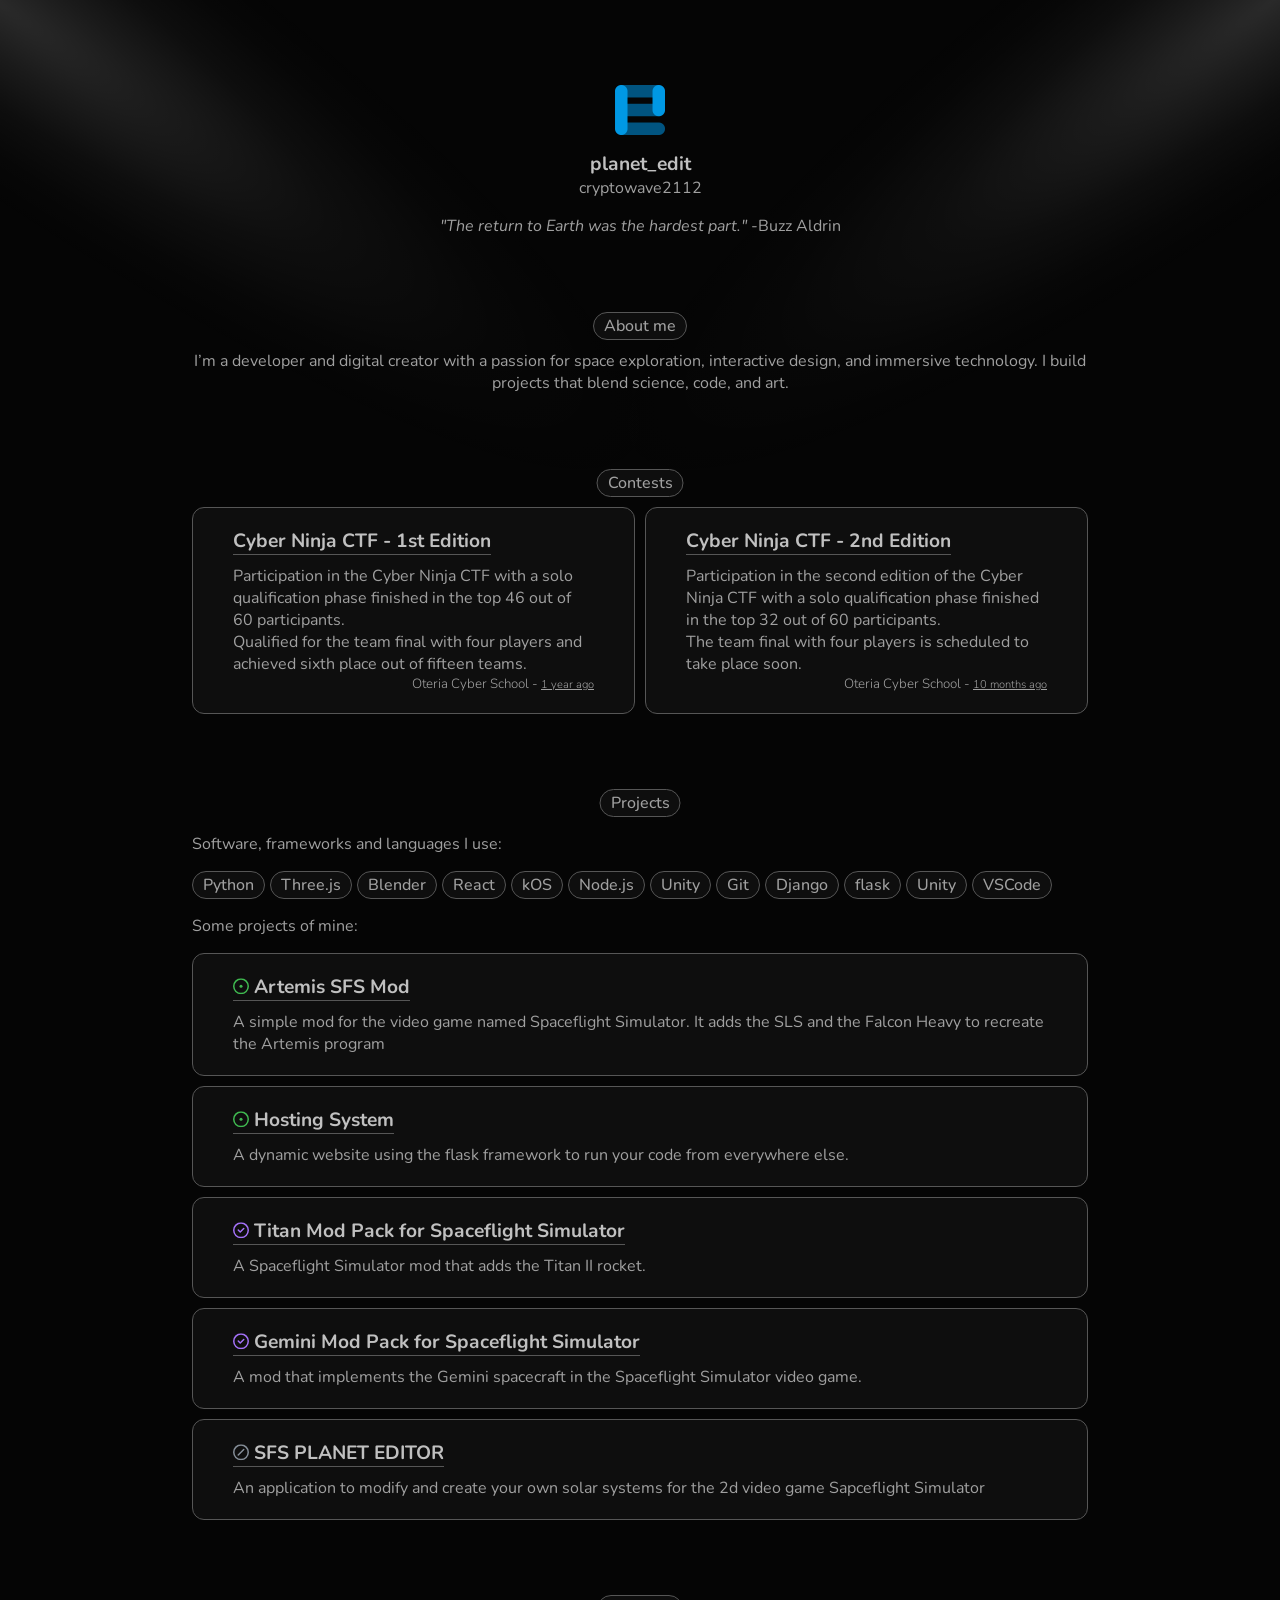
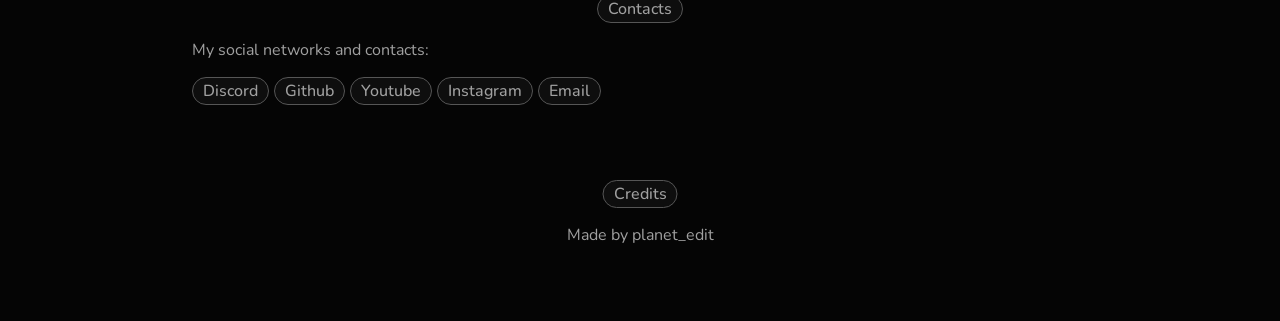
==== index.html @ 01c5e8d3 "update" ====
<!DOCTYPE html>
<html lang="en">

<head>
    <meta charset="UTF-8">
    <meta name="viewport" content="width=device-width, initial-scale=1.0">
    <meta name="author" content="planet_edit">
    <meta name="description" content="Free Web tutorials for HTML and CSS">

    <meta property="og:title" content="planet_edit - cryptowave2112">
    <meta property="og:site_name" content="planet_edit's portfolio'">
    <meta property="og:description"
        content="A developer passionate about space, interactive design and digital creation.">
    <meta property="og:image" content="https://cryptowave2-0.github.io/images/portfolio.png">
    <meta property="og:url" content="https://cryptowave2-0.github.io">
    <meta property="og:type" content="profile">
    <meta property="og:locale" content="en_US">
    <meta name="twitter:card" content="summary_large_image">

    <link href="https://fonts.googleapis.com/css2?family=Nunito:ital,wght@0,200..1000;1,200..1000&display=swap"
        rel="stylesheet">
    <link rel="icon" type="image/x-icon" href="./images/icon.ico">
    <title>planet_edit</title>
    <style>
        * {
            z-index: 10;
            cursor: default;
        }

        a {
            cursor: pointer;
        }

        a * {
            cursor: pointer;
        }

        body {
            position: absolute;
            left: 0;
            top: 0;
            overflow-x: hidden;
            height: auto;
            width: 100%;
            min-height: 100vh;
            margin: 0;
            background: #050505;
            color: #c0c0c0;
            font-family: "Nunito", sans-serif;
            font-weight: 500;
            font-style: normal;
        }

        section {
            display: block;
            padding: 0 15%;
            margin: 75px 0;
        }

        .fixed {
            position: fixed;
            height: 0;
            top: 0;
        }

        .light {
            width: 1000px;
            height: 400px;
            background: radial-gradient(rgba(255, 255, 255, 0.15) 0%, rgba(255, 255, 255, 0.09) 15%, rgba(255, 255, 255, 0.04) 30%, rgba(255, 255, 255, 0.01) 45%, rgba(255, 255, 255, 0) 60%);
            border-radius: 50%;
            pointer-events: none;
            z-index: -1;
        }

        .leftl {
            position: relative;
            left: calc(-500px);
            rotate: 30deg;
            top: -200px;
        }

        .rightl {
            position: relative;
            left: calc(-500px + 100dvw);
            rotate: calc(- 100dh / 100dh * 50deg);
            top: -600px;
        }

        .align-center {
            text-align: center;
        }

        .t1 {
            width: fit-content;
            font-size: larger;
            font-weight: 700;
        }

        .t2 {
            width: fit-content;
            color: #a0a0a0;
            font-weight: 400;
        }

        .t3 {
            width: fit-content;
            color: #a0a0a0;
            font-weight: 400;
        }

        .quote {
            width: fit-content;
            color: #a0a0a0;
            font-weight: 400;
        }

        .tag {
            color: #a0a0a0;
            font-weight: 500;
            width: fit-content;
            padding: 2px 10px 2px 10px;
            border-radius: 500px;
            border-width: 1px;
            border-style: solid;
            border-color: rgb(86, 86, 86);
            background: #0e0e0e;
        }

        .marg {
            margin: 10px 0;
        }

        .center {
            position: relative;
            left: 50%;
            translate: -50%;
        }

        .scroll {
            height: 200dvh;
        }

        .logo {
            width: 50px;
            margin: 10px 0;
        }

        .tags-container {
            display: flex;
            flex-wrap: wrap;
            justify-content: flex-start;
            gap: 5px 5px;
        }

        .list-card {
            padding: 0;
            display: grid;
            grid-template-rows: repeat(auto-fill, minmax(10px, 1fr));
            gap: 10px;
            list-style: none;
        }

        .list-card-grid {
            display: grid;
            grid-template-columns: repeat(auto-fit, minmax(200px, 1fr));
            gap: 10px;
            padding: 0;
            list-style: none;
        }

        .ccard {
            width: fit-content;
            background: #0e0e0e;
            border-radius: 12px;
            color: #a0a0a0;
            font-weight: 500;
            padding: 20px 40px 20px 40px;
            border-width: 1px;
            border-style: solid;
            border-color: rgb(86, 86, 86);
        }

        .pcard {
            width: auto;
            background: #0e0e0e;
            border-radius: 12px;
            color: #a0a0a0;
            font-weight: 500;
            padding: 20px 40px 20px 40px;
            border-width: 1px;
            border-style: solid;
            border-color: rgb(86, 86, 86);
        }

        .ccard .cctitle {
            color: #c0c0c0;
            border-bottom: solid 1px rgb(86, 86, 86);
            margin: 0 0 10px;
        }

        .pcard .pctitle {
            color: #c0c0c0;
            border-bottom: solid 1px rgb(86, 86, 86);
            margin: 0 0 10px;
        }

        .octicon-wip {
            color: #3fb950;
        }

        .octicon-done {
            color: #a371f7;
        }

        .octicon-unfinished {
            color: #848d97;
        }

        .octicon {
            width: 16px;
            height: 16px;
            transform: translateY(8%);
        }

        .time {
            font-size: smaller;
            font-weight: 300;
            text-decoration: underline;
            margin: 10px 0 0;
        }

        .right_text {
            text-align: right;
        }
    </style>
</head>

<body>
    <div class="fixed">
        <div class="leftl light fixed"></div>
        <div class="rightl light fixed"></div>
    </div>
    <section>
        <img src="/images/planet_edit.png" alt="planet_edit's logo" class="logo center t3">
        <div class="t1 center">planet_edit</div>
        <div class="t3 center">cryptowave2112</div>

        <p class="t2 center align-center">
            <i>
                "The return to Earth was the hardest part."
            </i> -Buzz Aldrin
        </p>
    </section>
    <section>
        <div class="tag center marg">About me</div>
        <div class="t2 center align-center">
            I’m a developer and digital creator with a
            passion for space exploration, interactive
            design, and immersive technology. I build
            projects that blend science, code, and art.
        </div>
    </section>
    <section>
        <div class="tag center marg">Contests</div>
        <ul class="list-card-grid marg" id="contests">
            <a href="https://youtu.be/hzn0bdpcLQc?si=Zxfo43AxtCBCFjd_"
                style="display: block; text-decoration: none; color: inherit; cursor: pointer; width: fit-content; display: block;">
                <li class="ccard">
                    <div class="cctitle t1">
                        Cyber Ninja CTF - 1st Edition
                    </div>
                    <div class="pcdesc t2">Participation in the Cyber Ninja CTF with a solo qualification phase finished in the top 46 out of 60 participants.
                    <br>Qualified for the team final with four players and achieved sixth place out of fifteen teams.</div>
                    <div>
                        <div class="right_text" style="font-size: smaller; font-weight: 300;">Oteria Cyber School - <span class="time" data-time="1743262200000"></span>
                        </div>
                    </div>
                </li>
            </a>
            <a href="https://youtu.be/L-ZDjXmgIF4?si=uId4Da7YFB-E1Cq4"
                style="display: block; text-decoration: none; color: inherit; cursor: pointer; width: fit-content; display: block;">
                <li class="ccard">
                    <div class="cctitle t1">
                        Cyber Ninja CTF - 2nd Edition
                    </div>
                    <div class="pcdesc t2">Participation in the second edition of the Cyber Ninja CTF with a solo qualification phase finished in the top 32 out of
                    60 participants.
                    <br>The team final with four players is scheduled to take place soon.</div>
                    <div>
                        <div class="right_text" style="font-size: smaller; font-weight: 300;">Oteria Cyber School - <span class="time" data-time="1768663800000"></span>
                        </div>
                    </div>
                </li>
            </a>
        </ul>
    </section>
    <section>
        <div class="tag center marg">Projects</div>
        <p class="t2">
            Software, frameworks and languages I use:
        </p>

        <div class="tags-container">
            <div class="tag">Python</div>
            <div class="tag">Three.js</div>
            <div class="tag">Blender</div>
            <div class="tag">React</div>
            <div class="tag">kOS</div>
            <div class="tag">Node.js</div>
            <div class="tag">Unity</div>
            <div class="tag">Git</div>
            <div class="tag">Django</div>
            <div class="tag">flask</div>
            <div class="tag">Unity</div>
            <div class="tag">VSCode</div>
        </div>

        <p class="t2">
            Some projects of mine:
        </p>

        <ul class="list-card marg" id="projects">
            <a href="https://github.com/Cryptowave2-0/artemis_program_mod_part_for_sfs"
                style="display: block; text-decoration: none; color: inherit; cursor: pointer;">
                <li class="pcard" id="1052226532">
                    <div class="pctitle t1">
                        <svg class="octicon octicon-wip" fill="currentColor">
                            <path d="M8 9.5a1.5 1.5 0 1 0 0-3 1.5 1.5 0 0 0 0 3Z"></path>
                            <path d="M8 0a8 8 0 1 1 0 16A8 8 0 0 1 8 0ZM1.5 8a6.5 6.5 0 1 0 13 0 6.5 6.5 0 0 0-13 0Z">
                            </path>
                        </svg>
                        Artemis SFS Mod
                    </div>
                    <div class="pcdesc t2">A simple mod for the video game named Spaceflight Simulator. It adds the SLS
                        and the Falcon Heavy to recreate the Artemis program</div>
                </li>
            </a>
            <a href="https://github.com/Cryptowave2-0/hebergement_system"
                style="display: block; text-decoration: none; color: inherit; cursor: pointer;">
                <li class="pcard" id="896260033">
                    <div class="pctitle t1">
                        <svg class="octicon octicon-wip" fill="currentColor">
                            <path d="M8 9.5a1.5 1.5 0 1 0 0-3 1.5 1.5 0 0 0 0 3Z"></path>
                            <path d="M8 0a8 8 0 1 1 0 16A8 8 0 0 1 8 0ZM1.5 8a6.5 6.5 0 1 0 13 0 6.5 6.5 0 0 0-13 0Z">
                            </path>
                        </svg>
                        Hosting System
                    </div>
                    <div class="pcdesc t2">A dynamic website using the flask framework to run your code from everywhere
                        else.</div>
                </li>
            </a>
            <a href="https://github.com/Cryptowave2-0/titan_mod_part_for_sfs"
                style="display: block; text-decoration: none; color: inherit;">
                <li class="pcard" id="733828356">
                    <div class="pctitle t1">
                        <svg class="octicon octicon-done" fill="currentColor">
                            <path
                                d="M11.28 6.78a.75.75 0 0 0-1.06-1.06L7.25 8.69 5.78 7.22a.75.75 0 0 0-1.06 1.06l2 2a.75.75 0 0 0 1.06 0l3.5-3.5Z">
                            </path>
                            <path d="M16 8A8 8 0 1 1 0 8a8 8 0 0 1 16 0Zm-1.5 0a6.5 6.5 0 1 0-13 0 6.5 6.5 0 0 0 13 0Z">
                            </path>
                        </svg>
                        Titan Mod Pack for Spaceflight Simulator
                    </div>
                    <div class="pcdesc t2">A Spaceflight Simulator mod that adds the Titan II rocket.</div>
                </li>
            </a>
            <a href="https://github.com/Cryptowave2-0/gemini_mod_part_for_sfs"
                style="display: block; text-decoration: none; color: inherit;">
                <li class="pcard" id="727898085">
                    <div class="pctitle t1">
                        <svg class="octicon octicon-done" fill="currentColor">
                            <path
                                d="M11.28 6.78a.75.75 0 0 0-1.06-1.06L7.25 8.69 5.78 7.22a.75.75 0 0 0-1.06 1.06l2 2a.75.75 0 0 0 1.06 0l3.5-3.5Z">
                            </path>
                            <path d="M16 8A8 8 0 1 1 0 8a8 8 0 0 1 16 0Zm-1.5 0a6.5 6.5 0 1 0-13 0 6.5 6.5 0 0 0 13 0Z">
                            </path>
                        </svg>
                        Gemini Mod Pack for Spaceflight Simulator
                    </div>
                    <div class="pcdesc t2">A mod that implements the Gemini spacecraft in the Spaceflight Simulator
                        video game.</div>
                </li>
            </a>
            <a href="https://github.com/Cryptowave2-0/SFS-PLANET-EDITOR"
                style="display: block; text-decoration: none; color: inherit;">
                <li class="pcard" id="651924552">
                    <div class="pctitle t1">
                        <svg class="octicon octicon-unfinished" fill="currentColor">
                            <path
                                d="M8 0a8 8 0 1 1 0 16A8 8 0 0 1 8 0ZM1.5 8a6.5 6.5 0 1 0 13 0 6.5 6.5 0 0 0-13 0Zm9.78-2.22-5.5 5.5a.749.749 0 0 1-1.275-.326.749.749 0 0 1 .215-.734l5.5-5.5a.751.751 0 0 1 1.042.018.751.751 0 0 1 .018 1.042Z">
                            </path>
                        </svg>
                        SFS PLANET EDITOR
                    </div>
                    <div class="pcdesc t2">An application to modify and create your own solar systems for the 2d video
                        game Sapceflight Simulator</div>
                </li>
            </a>
        </ul>
    </section>
    <section>
        <div class="tag center marg">Contacts</div>
        <p class="t2">
            My social networks and contacts:
        </p>

        <div class="tags-container">
            <a href="https://discord.gg/7d5jfTJSfu" target="_blank" class="tag"
                style="text-decoration: none;">Discord</a>
            <a href="https://github.com/Cryptowave2-0" target="_blank" class="tag"
                style="text-decoration: none;">Github</a>
            <a href="https://www.youtube.com/@planet_edit_the_only_one" target="_blank" class="tag"
                style="text-decoration: none;">Youtube</a>
            <a href="https://www.instagram.com/planet_edit_sfs/" target="_blank" class="tag"
                style="text-decoration: none;">Instagram</a>
            <span class="tag" onclick="copyToClipboard(this)" data-copy="planeteditoroff@gmail.com"
                style="cursor: pointer;">Email</span>
        </div>
    </section>
    <section>
        <div class="tag center marg">Credits</div>
        <p class="t2 center" id="credits_zone">Made by planet_edit</p>
    </section>
    <script>
        const rightl = document.querySelector('.rightl');
        const leftl = document.querySelector('.leftl');
        const lights = document.querySelectorAll('.light');
        const angle = (window.innerHeight / window.innerWidth) * 50;

        rightl.style.rotate = `-${angle}deg`;
        leftl.style.rotate = `${angle}deg`;
        rightl.style.left = `calc(-${window.innerWidth / 1.325}px + 100dvw)`;
        leftl.style.left = `-${window.innerWidth / 1.325}px`;
        lights.forEach((light) => {
            light.style.width = `${window.innerWidth * 1.5}px`;
        })


        function timeAgo(isoDate) {
            const now = new Date();
            const updated = new Date(isoDate);
            const diff = Math.floor((now - updated) / 1000); // en secondes

            const minutes = Math.floor(diff / 60);
            const hours = Math.floor(diff / 3600);
            const days = Math.floor(diff / 86400);
            const months = Math.floor(diff / 2592000); // approx 30 jours
            const years = Math.floor(diff / 31536000);

            if (diff < 0) return `later`;
            if (diff < 60) return `just now`;
            if (minutes < 60) return `${minutes} minute${minutes > 1 ? 's' : ''} ago`;
            if (hours < 24) return `${hours} hour${hours > 1 ? 's' : ''} ago`;
            if (days < 30) return `${days} day${days > 1 ? 's' : ''} ago`;
            if (months < 12) return `${months} month${months > 1 ? 's' : ''} ago`;
            return `${years} year${years > 1 ? 's' : ''} ago`;
        }


        const cacheKey = `github_repos_cryptowave2-0"`;
        const cacheTTL = 60 * 60 * 10;
        console.log(cacheTTL);

        const cached = localStorage.getItem(cacheKey);
        const now = Date.now();

        if (cached) {
            const { timestamp, data } = JSON.parse(cached);
            console.log(timestamp);
            console.log(now);
            console.log(now - timestamp);
            if (now - timestamp < cacheTTL) {
                console.log("✅ Données chargées depuis le cache.");
                console.log(`now: ${now}\ntimestamp: ${timestamp}\nnow - timestamp: ${now - timestamp}\ncacheTTL: ${cacheTTL}`);
                afficherRepos(data);
            } else {
                fetchRepos();
            }
        } else {
            fetchRepos();
        }

        function fetchRepos() {
            fetch(`https://api.github.com/users/cryptowave2-0/repos`)
                .then(async response => {
                    if (!response.ok) {
                        const errorData = await response.json();
                        if (response.status === 403 && errorData.message.includes("API rate limit exceeded")) {
                            throw new Error("GitHub API rate limit exceeded. Please wait or use authentication.");
                        }
                        throw new Error(`Erreur API GitHub (${response.status}) : ${errorData.message}`);
                    }
                    return response.json();
                })
                .then(data => {
                    localStorage.setItem(cacheKey, JSON.stringify({
                        timestamp: Date.now(),
                        data: data
                    }));
                    afficherRepos(data);
                })
                .catch(error => {
                    console.error("Erreur lors du chargement des dépôts GitHub :", error?.message || error);
                });
        }

        function afficherRepos(repos) {
            repos.forEach(repo => {
                const target = document.getElementById(`${repo.id}`);
                if (!target) {
                    console.warn(`Aucun élément avec l’ID ${repo.id} trouvé dans le DOM, nom du repo : ${repo.name}`);
                    return;
                }

                const div = document.createElement("div");
                div.innerHTML = `<div class="right_text time">Updated ${timeAgo(repo.updated_at)}</div>`;
                target.appendChild(div);
            });
        }


        // Dépôt du site lui-même
        const siteCacheKey = `github_site_repo_cryptowave2-0`;
        const siteCache = localStorage.getItem(siteCacheKey);

        if (siteCache) {
            const { timestamp, data } = JSON.parse(siteCache);
            if (now - timestamp < cacheTTL) {
                insertSiteTime(data);
            } else {
                fetchSiteRepo();
            }
        } else {
            fetchSiteRepo();
        }

        function fetchSiteRepo() {
            fetch(`https://api.github.com/repos/cryptowave2-0/cryptowave2-0.github.io`)
                .then(async response => {
                    if (!response.ok) {
                        const errorData = await response.json();
                        if (response.status === 403 && errorData.message.includes("API rate limit exceeded")) {
                            throw new Error("GitHub API rate limit exceeded. Please wait or use authentication.");
                        }
                        throw new Error(`Erreur API GitHub (${response.status}) : ${errorData.message}`);
                    }
                    return response.json();
                })
                .then(data => {
                    localStorage.setItem(siteCacheKey, JSON.stringify({
                        timestamp: Date.now(),
                        data: data
                    }));
                    insertSiteTime(data);
                })
                .catch(error => {
                    console.error("Erreur lors du chargement du dépôt du site :", error?.message || error);
                });
        }

        function insertSiteTime(repo) {
            const target = document.getElementById("credits_zone");
            if (!target) return;
            const span = document.createElement("span");
            span.className = "time";
            span.style.fontSize = "medium";
            span.textContent = `Updated ${timeAgo(repo.updated_at)}`;
            target.textContent += " | "
            target.appendChild(span);
        }


        function copyToClipboard(element) {
            const textToCopy = element.dataset.copy;
            navigator.clipboard.writeText(textToCopy)
                .then(() => {
                    const originalText = element.innerText;
                    element.innerText = "Copied";
                    setTimeout(() => element.innerText = originalText, 1000);
                })
                .catch(error => {
                    console.error('Erreur de copie :', error.message || error);
                });
        }

        document.querySelectorAll(".time").forEach(span => {
                const rawTime = span.dataset.time;
                if (!rawTime) return;

                // accepte ISO date OU timestamp
                const date = rawTime.match(/^\d+$/)
                    ? new Date(Number(rawTime))
                    : new Date(rawTime);

                span.textContent = timeAgo(date);
            });

    </script>
</body>

</html>
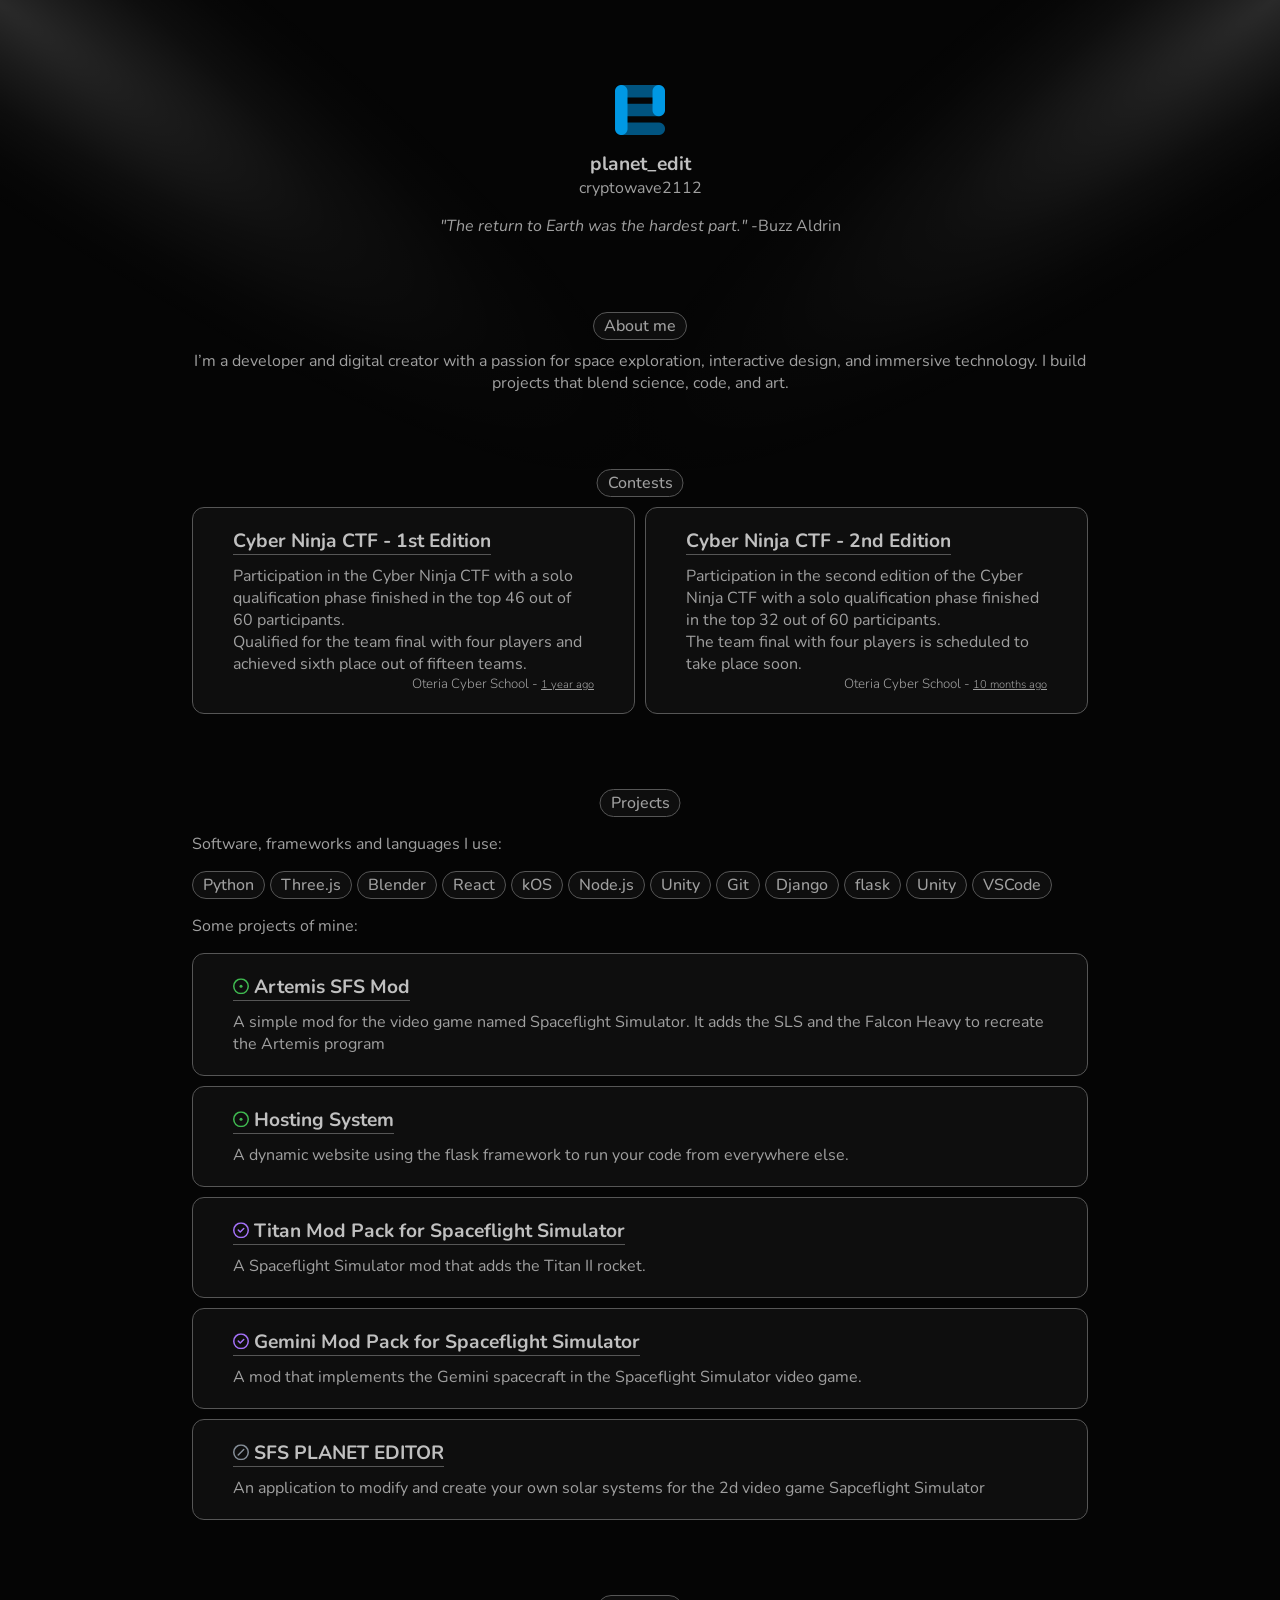
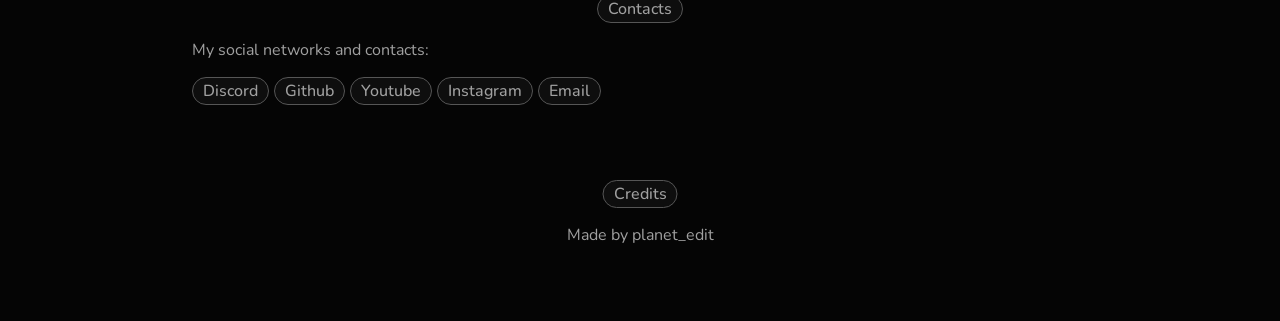
==== commit 326b4683: "update_time popover" ====
--- a/index.html
+++ b/index.html
@@ -223,14 +223,43 @@
         }
 
         .time {
+            position: relative;
+            cursor: help;
             font-size: smaller;
             font-weight: 300;
             text-decoration: underline;
             margin: 10px 0 0;
         }
 
+        .right_container {
+            display: flex;
+            justify-content: flex-end;
+        }
+
         .right_text {
+            width: fit-content;
             text-align: right;
+        }
+
+        .time-popover {
+            position: absolute;
+            bottom: 120%;
+            left: 50%;
+            transform: translateX(-50%);
+            background: #111;
+            color: #fff;
+            padding: 6px 10px;
+            border-radius: 6px;
+            font-size: 0.85em;
+            white-space: nowrap;
+            opacity: 0;
+            pointer-events: none;
+            transition: opacity 0.15s ease;
+            z-index: 1000;
+        }
+
+        .time:hover .time-popover {
+            opacity: 1;
         }
     </style>
 </head>
@@ -269,10 +298,14 @@
                     <div class="cctitle t1">
                         Cyber Ninja CTF - 1st Edition
                     </div>
-                    <div class="pcdesc t2">Participation in the Cyber Ninja CTF with a solo qualification phase finished in the top 46 out of 60 participants.
-                    <br>Qualified for the team final with four players and achieved sixth place out of fifteen teams.</div>
+                    <div class="pcdesc t2">Participation in the Cyber Ninja CTF with a solo qualification phase finished
+                        in the top 46 out of 60 participants.
+                        <br>Qualified for the team final with four players and achieved sixth place out of fifteen
+                        teams.
+                    </div>
                     <div>
-                        <div class="right_text" style="font-size: smaller; font-weight: 300;">Oteria Cyber School - <span class="time" data-time="1743262200000"></span>
+                        <div class="right_text" style="font-size: smaller; font-weight: 300; width: 100%;">Oteria Cyber School -
+                            <span class="time" data-time="1743262200000"></span>
                         </div>
                     </div>
                 </li>
@@ -283,11 +316,14 @@
                     <div class="cctitle t1">
                         Cyber Ninja CTF - 2nd Edition
                     </div>
-                    <div class="pcdesc t2">Participation in the second edition of the Cyber Ninja CTF with a solo qualification phase finished in the top 32 out of
-                    60 participants.
-                    <br>The team final with four players is scheduled to take place soon.</div>
+                    <div class="pcdesc t2">Participation in the second edition of the Cyber Ninja CTF with a solo
+                        qualification phase finished in the top 32 out of
+                        60 participants.
+                        <br>The team final with four players is scheduled to take place soon.
+                    </div>
                     <div>
-                        <div class="right_text" style="font-size: smaller; font-weight: 300;">Oteria Cyber School - <span class="time" data-time="1768663800000"></span>
+                        <div class="right_text" style="font-size: smaller; font-weight: 300; width: 100%;">Oteria Cyber School -
+                            <span class="time" data-time="1768663800000"></span>
                         </div>
                     </div>
                 </li>
@@ -438,6 +474,9 @@
         })
 
 
+
+
+
         function timeAgo(isoDate) {
             const now = new Date();
             const updated = new Date(isoDate);
@@ -457,6 +496,25 @@
             if (months < 12) return `${months} month${months > 1 ? 's' : ''} ago`;
             return `${years} year${years > 1 ? 's' : ''} ago`;
         }
+
+
+        function applyTime() {
+            document.querySelectorAll(".time").forEach(el => {
+                const rawTime = el.dataset.time;
+                if (!rawTime) return;
+
+                // accepte ISO OU timestamp
+                const date = rawTime.match(/^\d+$/)
+                    ? new Date(Number(rawTime))
+                    : new Date(rawTime);
+
+                el.textContent = timeAgo(date);
+            });
+        }
+
+
+        applyTime();
+
 
 
         const cacheKey = `github_repos_cryptowave2-0"`;
@@ -514,8 +572,11 @@
                     return;
                 }
 
+
+                const timestamp = new Date(repo.updated_at).getTime();
                 const div = document.createElement("div");
-                div.innerHTML = `<div class="right_text time">Updated ${timeAgo(repo.updated_at)}</div>`;
+                div.className = `right_container`;
+                div.innerHTML = `<div class="right_text time" data-time="${timestamp}">Updated ${timeAgo(repo.updated_at)}</div>`;
                 target.appendChild(div);
             });
         }
@@ -566,6 +627,10 @@
             const span = document.createElement("span");
             span.className = "time";
             span.style.fontSize = "medium";
+
+            const timestamp = new Date(repo.updated_at).getTime();
+            span.dataset.time = timestamp;
+
             span.textContent = `Updated ${timeAgo(repo.updated_at)}`;
             target.textContent += " | "
             target.appendChild(span);
@@ -585,17 +650,35 @@
                 });
         }
 
-        document.querySelectorAll(".time").forEach(span => {
-                const rawTime = span.dataset.time;
+        function formatFullDate(date) {
+            const months = [
+                "January", "February", "March", "April", "May", "June", "July",
+                "August", "September", "October", "November", "December"
+            ];
+
+            return `${date.getDate()} ${months[date.getMonth()]} ${date.getFullYear()}`;
+        }
+
+        function applyTimePopover() {
+            document.querySelectorAll(".time").forEach(el => {
+                if (el.querySelector(".time-popover")) return;
+                
+                const rawTime = el.dataset.time;
                 if (!rawTime) return;
 
-                // accepte ISO date OU timestamp
                 const date = rawTime.match(/^\d+$/)
                     ? new Date(Number(rawTime))
                     : new Date(rawTime);
 
-                span.textContent = timeAgo(date);
+                const popover = document.createElement("div");
+                popover.className = "time-popover";
+                popover.textContent = formatFullDate(date);
+
+                el.appendChild(popover);
             });
+        }
+
+        applyTimePopover();
 
     </script>
 </body>
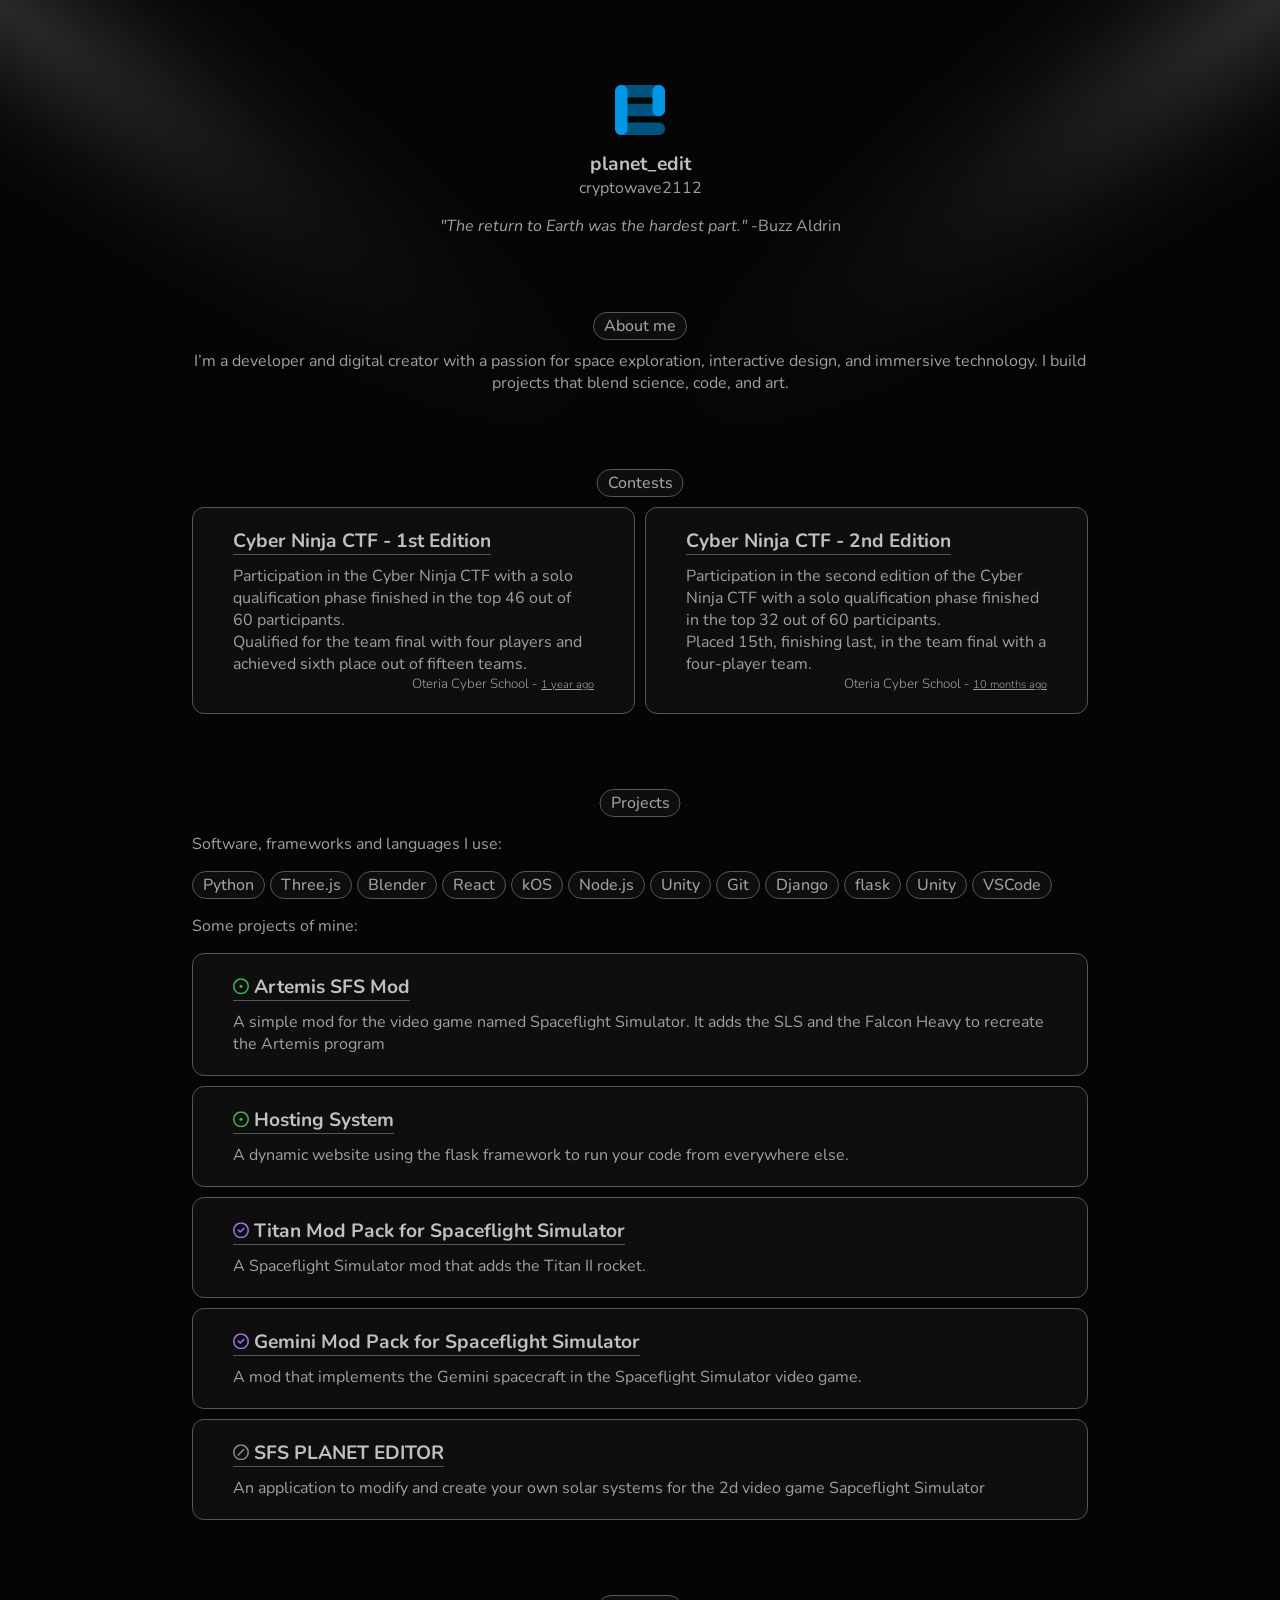
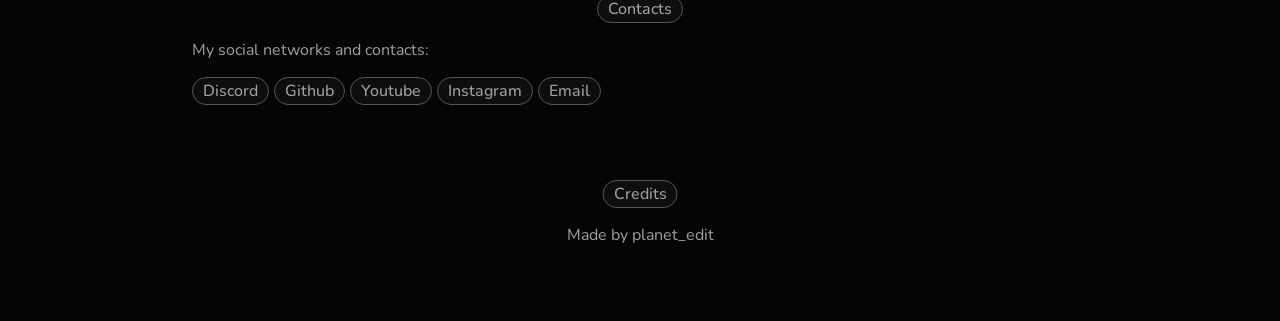
==== commit 79e9272d: "contest 2 ctf oteria" ====
--- a/index.html
+++ b/index.html
@@ -8,7 +8,7 @@
     <meta name="description" content="Free Web tutorials for HTML and CSS">
 
     <meta property="og:title" content="planet_edit - cryptowave2112">
-    <meta property="og:site_name" content="planet_edit's portfolio'">
+    <meta property="og:site_name" content="planet_edit's portfolio">
     <meta property="og:description"
         content="A developer passionate about space, interactive design and digital creation.">
     <meta property="og:image" content="https://cryptowave2-0.github.io/images/portfolio.png">
@@ -319,7 +319,7 @@
                     <div class="pcdesc t2">Participation in the second edition of the Cyber Ninja CTF with a solo
                         qualification phase finished in the top 32 out of
                         60 participants.
-                        <br>The team final with four players is scheduled to take place soon.
+                        <br>Placed 15th, finishing last, in the team final with a four-player team.
                     </div>
                     <div>
                         <div class="right_text" style="font-size: smaller; font-weight: 300; width: 100%;">Oteria Cyber School -
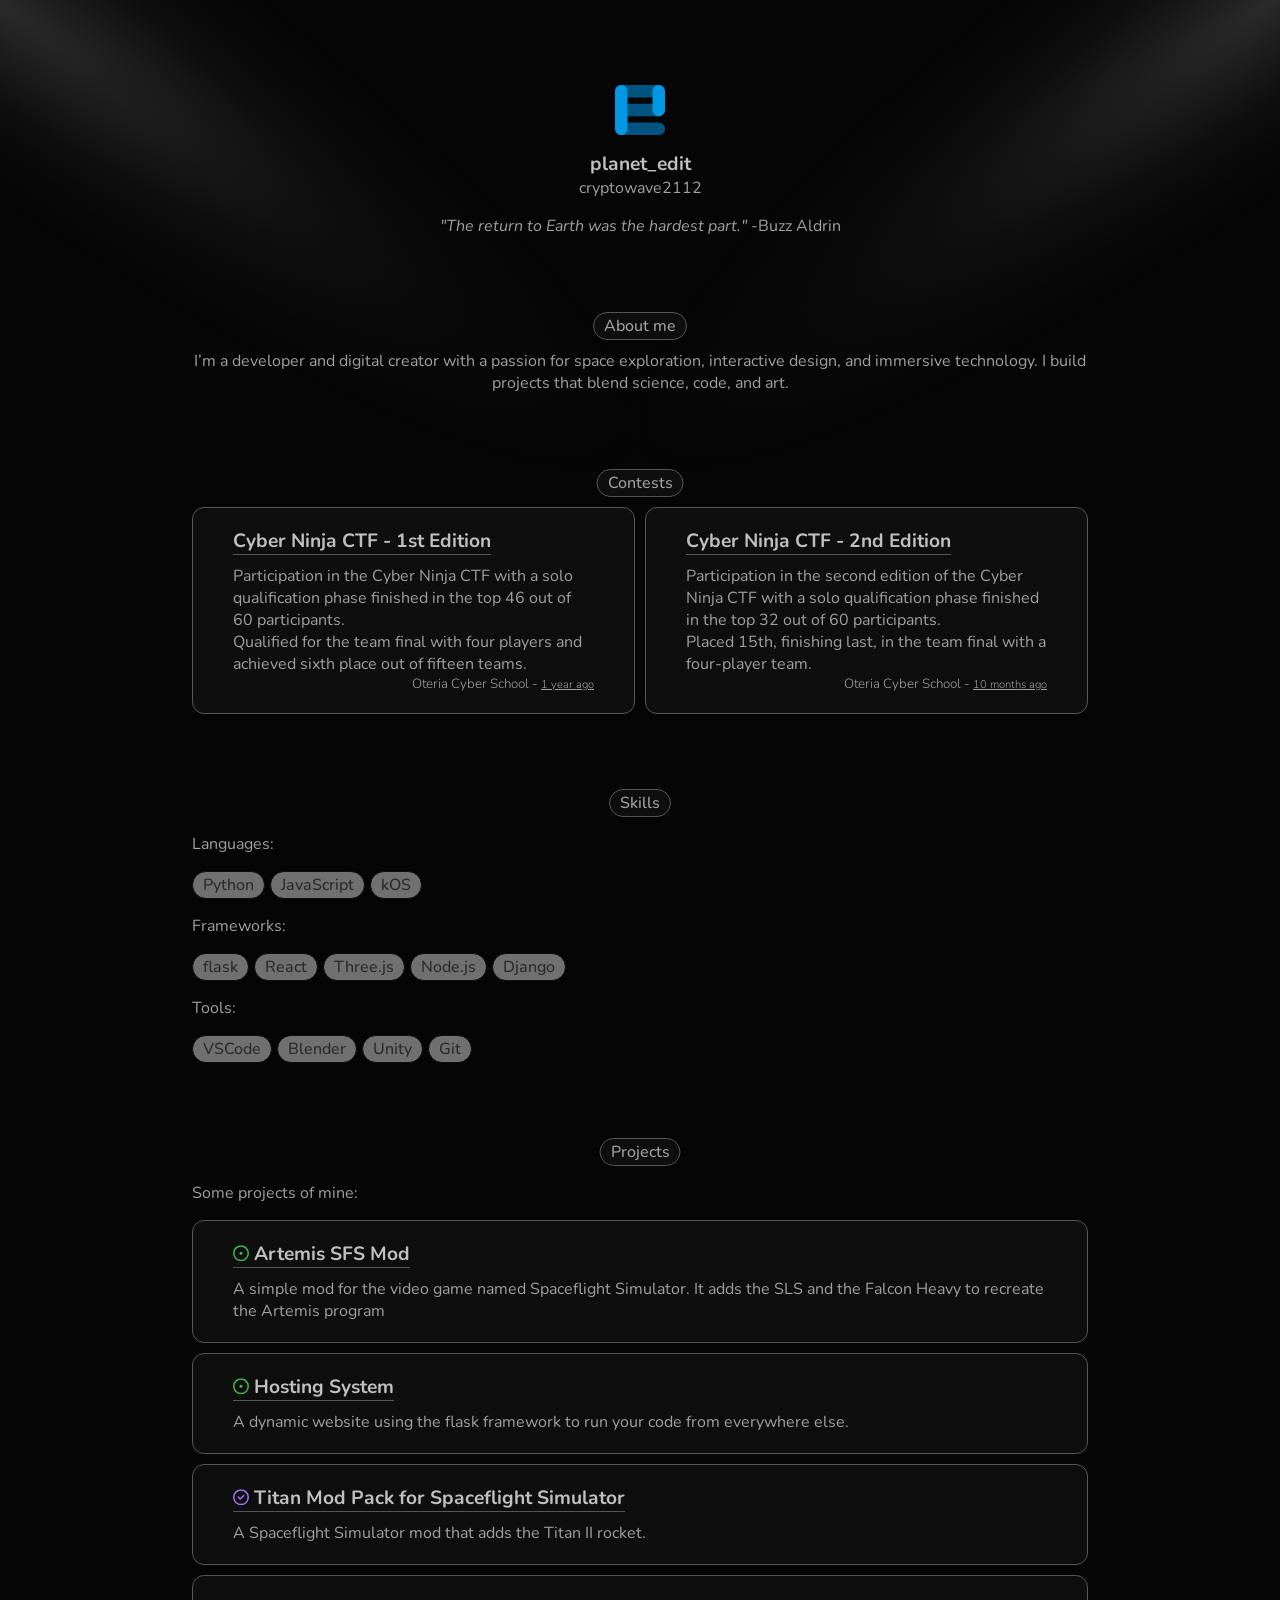
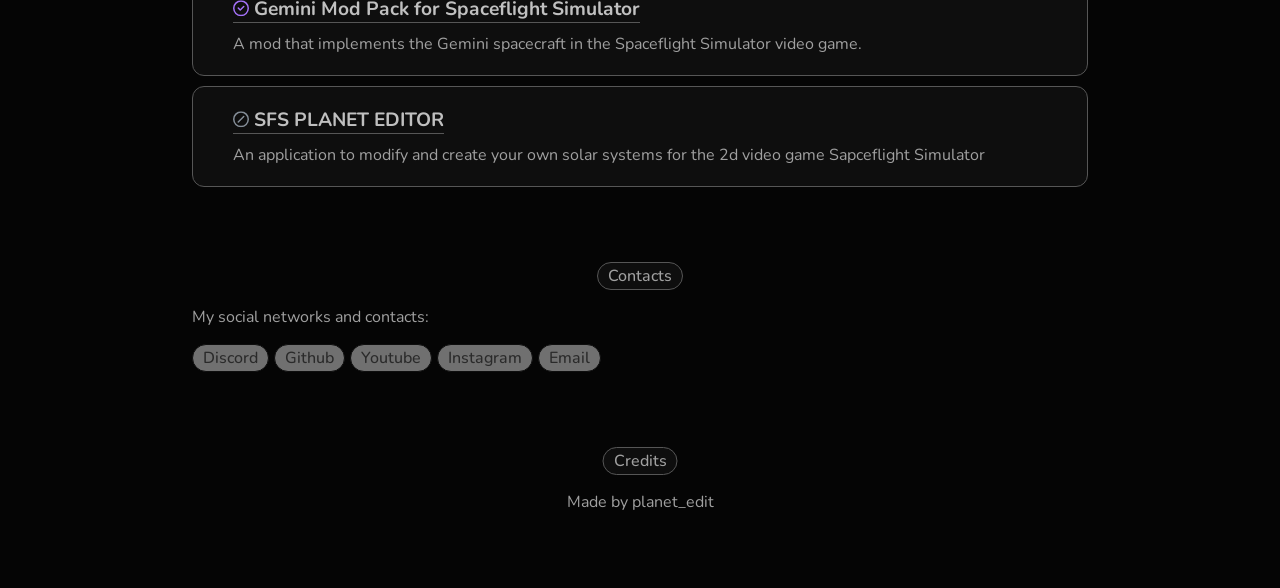
==== commit 1b22baa1: "bug update; buttons, skills, and credits zone" ====
--- a/index.html
+++ b/index.html
@@ -126,6 +126,25 @@
             background: #0e0e0e;
         }
 
+        .button {
+            color: rgb(42, 42, 42);
+            font-weight: 500;
+            width: fit-content;
+            padding: 2px 10px 2px 10px;
+            border-radius: 500px;
+            border-width: 1px;
+            border-style: solid;
+            border-color: #0e0e0e;
+            background: rgb(112, 112, 112);
+            transition: 500ms;
+        }
+
+        .button:hover {
+            color: #a0a0a0;
+            border-color: rgb(86, 86, 86);
+            background: #0e0e0e;
+        }
+
         .marg {
             margin: 10px 0;
         }
@@ -147,8 +166,10 @@
 
         .tags-container {
             display: flex;
+            width: fit-content;
             flex-wrap: wrap;
             justify-content: flex-start;
+            text-align: center;
             gap: 5px 5px;
         }
 
@@ -260,6 +281,41 @@
 
         .time:hover .time-popover {
             opacity: 1;
+        }
+
+        .uorange:hover {
+            background-color: #352200;
+        }
+
+        .ugreen:hover {
+            background-color: #043500;
+        }
+
+        .ured:hover {
+            background-color: #350000;
+        }
+
+        .sepopp {
+            display: none;
+        }
+
+        .sep {
+            display: inline;
+        }
+
+        @media screen and (max-width: 400px) {
+
+            .sepopp {
+                display: inline;
+            }
+
+            .sep {
+                display: none;
+            }
+
+            #credits_zone {
+                text-align: center;
+            }
         }
     </style>
 </head>
@@ -304,7 +360,8 @@
                         teams.
                     </div>
                     <div>
-                        <div class="right_text" style="font-size: smaller; font-weight: 300; width: 100%;">Oteria Cyber School -
+                        <div class="right_text" style="font-size: smaller; font-weight: 300; width: 100%;">Oteria Cyber
+                            School -
                             <span class="time" data-time="1743262200000"></span>
                         </div>
                     </div>
@@ -322,7 +379,8 @@
                         <br>Placed 15th, finishing last, in the team final with a four-player team.
                     </div>
                     <div>
-                        <div class="right_text" style="font-size: smaller; font-weight: 300; width: 100%;">Oteria Cyber School -
+                        <div class="right_text" style="font-size: smaller; font-weight: 300; width: 100%;">Oteria Cyber
+                            School -
                             <span class="time" data-time="1768663800000"></span>
                         </div>
                     </div>
@@ -331,26 +389,37 @@
         </ul>
     </section>
     <section>
+        <div class="tag center marg">Skills</div>
+        <p class="t2">
+            Languages:
+        </p>
+        <div class="tags-container">
+            <div class="button ugreen">Python</div>
+            <div class="button uorange">JavaScript</div>
+            <div class="button ured">kOS</div>
+        </div>
+        <p class="t2">
+            Frameworks:
+        </p>
+        <div class="tags-container">
+            <div class="button ugreen">flask</div>
+            <div class="button uorange">React</div>
+            <div class="button ured">Three.js</div>
+            <div class="button ured">Node.js</div>
+            <div class="button ured">Django</div>
+        </div>
+        <p class="t2">
+            Tools:
+        </p>
+        <div class="tags-container">
+            <div class="button ugreen">VSCode</div>
+            <div class="button ugreen">Blender</div>
+            <div class="button uorange">Unity</div>
+            <div class="button ured">Git</div>
+        </div>
+    </section>
+    <section>
         <div class="tag center marg">Projects</div>
-        <p class="t2">
-            Software, frameworks and languages I use:
-        </p>
-
-        <div class="tags-container">
-            <div class="tag">Python</div>
-            <div class="tag">Three.js</div>
-            <div class="tag">Blender</div>
-            <div class="tag">React</div>
-            <div class="tag">kOS</div>
-            <div class="tag">Node.js</div>
-            <div class="tag">Unity</div>
-            <div class="tag">Git</div>
-            <div class="tag">Django</div>
-            <div class="tag">flask</div>
-            <div class="tag">Unity</div>
-            <div class="tag">VSCode</div>
-        </div>
-
         <p class="t2">
             Some projects of mine:
         </p>
@@ -443,21 +512,21 @@
         </p>
 
         <div class="tags-container">
-            <a href="https://discord.gg/7d5jfTJSfu" target="_blank" class="tag"
+            <a href="https://discord.gg/7d5jfTJSfu" target="_blank" class="button"
                 style="text-decoration: none;">Discord</a>
-            <a href="https://github.com/Cryptowave2-0" target="_blank" class="tag"
+            <a href="https://github.com/Cryptowave2-0" target="_blank" class="button"
                 style="text-decoration: none;">Github</a>
-            <a href="https://www.youtube.com/@planet_edit_the_only_one" target="_blank" class="tag"
+            <a href="https://www.youtube.com/@planet_edit_the_only_one" target="_blank" class="button"
                 style="text-decoration: none;">Youtube</a>
-            <a href="https://www.instagram.com/planet_edit_sfs/" target="_blank" class="tag"
+            <a href="https://www.instagram.com/planet_edit_sfs/" target="_blank" class="button"
                 style="text-decoration: none;">Instagram</a>
-            <span class="tag" onclick="copyToClipboard(this)" data-copy="planeteditoroff@gmail.com"
+            <span class="button" onclick="copyToClipboard(this)" data-copy="planeteditoroff@gmail.com"
                 style="cursor: pointer;">Email</span>
         </div>
     </section>
     <section>
         <div class="tag center marg">Credits</div>
-        <p class="t2 center" id="credits_zone">Made by planet_edit</p>
+        <p class="t2 center" id="credits_zone">Made by planet_edit <br class="sepopp"></p>
     </section>
     <script>
         const rightl = document.querySelector('.rightl');
@@ -625,15 +694,26 @@
             const target = document.getElementById("credits_zone");
             if (!target) return;
             const span = document.createElement("span");
-            span.className = "time";
+
+            span.className = "sep";
             span.style.fontSize = "medium";
 
+            span.textContent = ` | `;
+            
+            target.appendChild(span);
+
+            
+            const span2 = document.createElement("span");
+            span2.className = "time";
+            span.style.fontSize = "medium";
+            
+
             const timestamp = new Date(repo.updated_at).getTime();
-            span.dataset.time = timestamp;
-
-            span.textContent = `Updated ${timeAgo(repo.updated_at)}`;
-            target.textContent += " | "
-            target.appendChild(span);
+            span2.dataset.time = timestamp;
+
+            span2.textContent = `Updated ${timeAgo(repo.updated_at)}`;
+            // target.textContent += "<span> | </span>"
+            target.appendChild(span2);
         }
 
 
@@ -662,7 +742,7 @@
         function applyTimePopover() {
             document.querySelectorAll(".time").forEach(el => {
                 if (el.querySelector(".time-popover")) return;
-                
+
                 const rawTime = el.dataset.time;
                 if (!rawTime) return;
 
@@ -670,7 +750,7 @@
                     ? new Date(Number(rawTime))
                     : new Date(rawTime);
 
-                const popover = document.createElement("div");
+                const popover = document.createElement("span");
                 popover.className = "time-popover";
                 popover.textContent = formatFullDate(date);
 
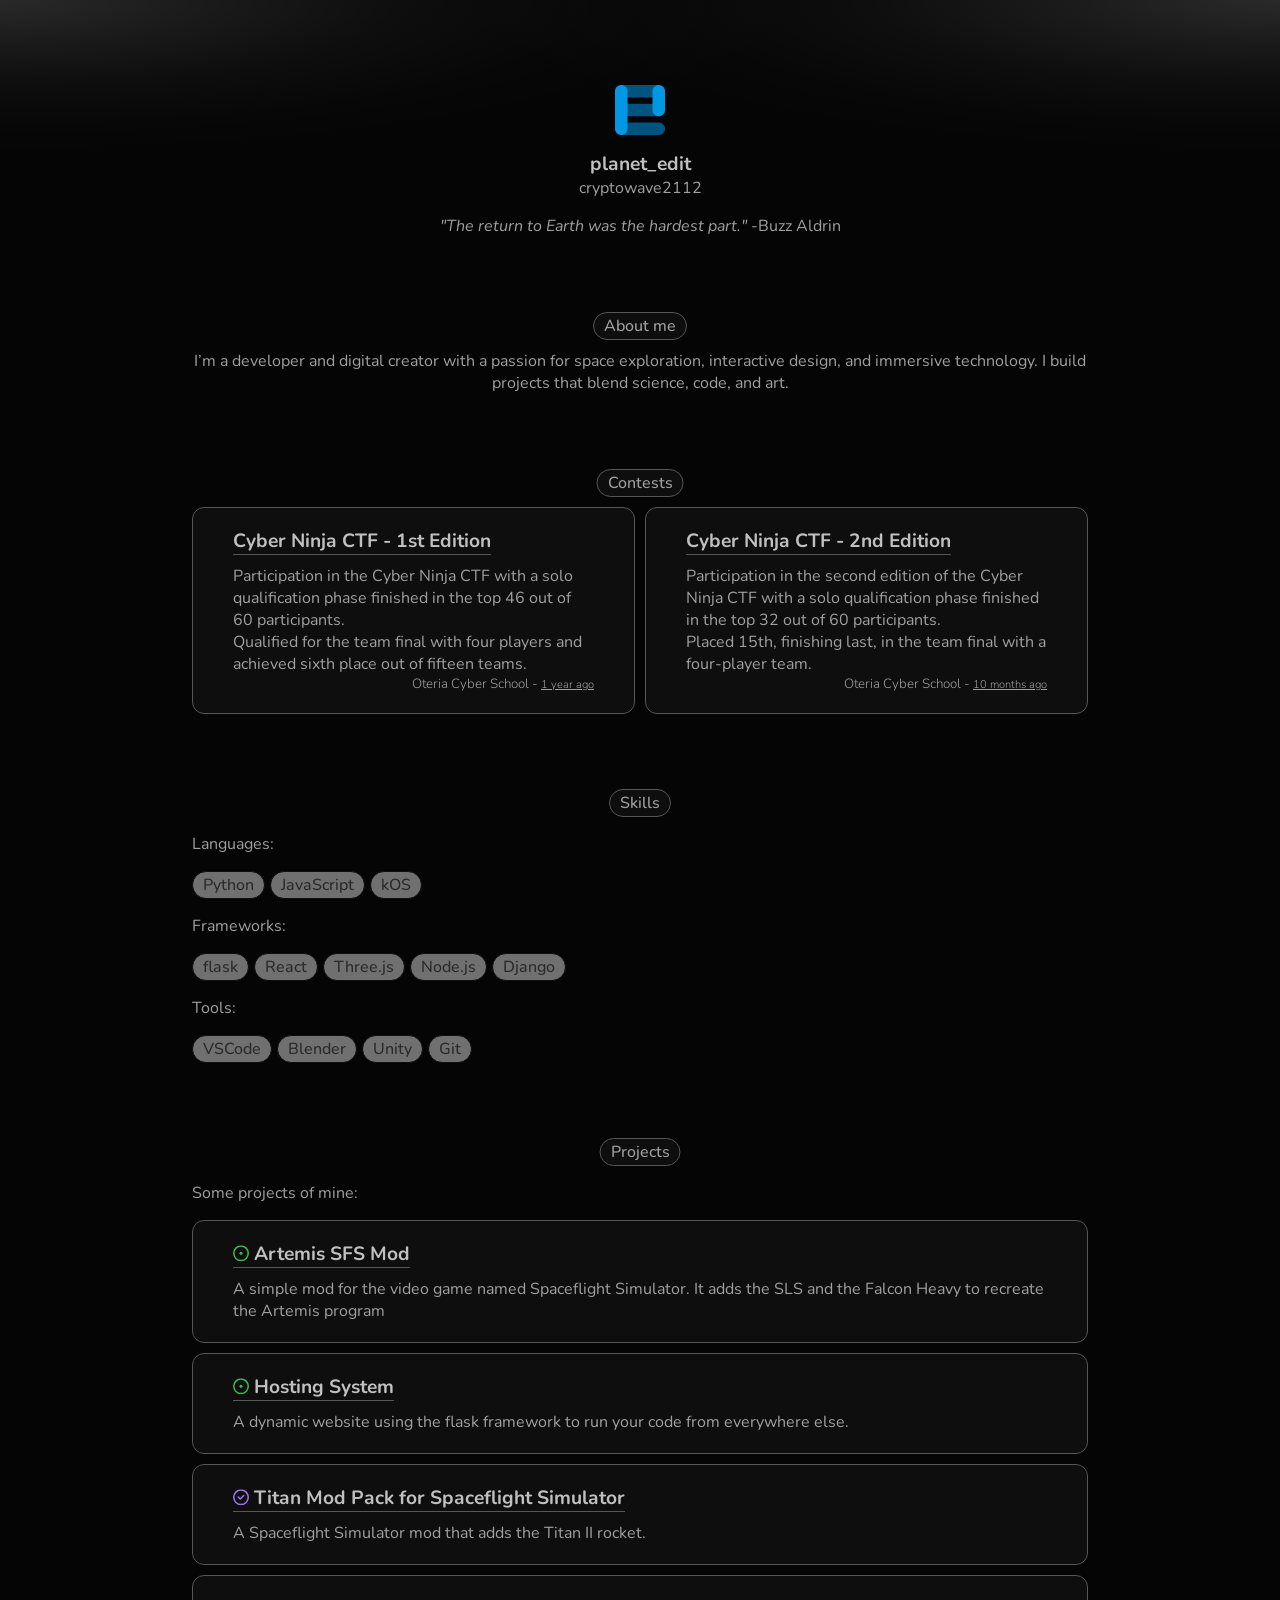
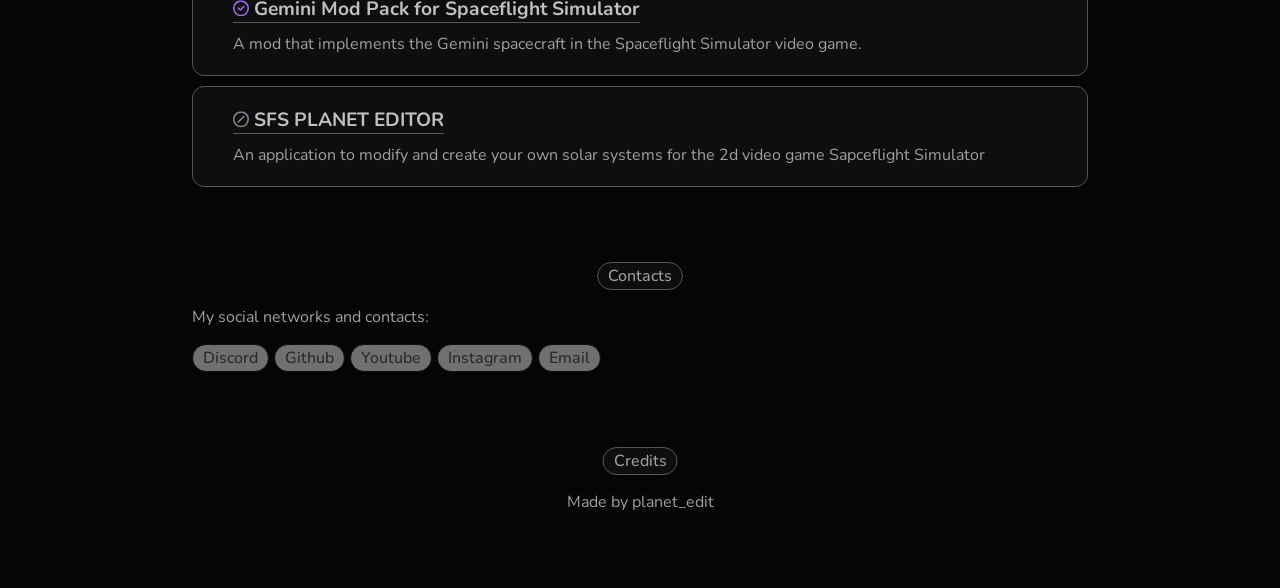
==== commit 12fd00d2: "light full css update" ====
--- a/index.html
+++ b/index.html
@@ -64,7 +64,7 @@
         }
 
         .light {
-            width: 1000px;
+            width: calc(100dvw * 1.5);
             height: 400px;
             background: radial-gradient(rgba(255, 255, 255, 0.15) 0%, rgba(255, 255, 255, 0.09) 15%, rgba(255, 255, 255, 0.04) 30%, rgba(255, 255, 255, 0.01) 45%, rgba(255, 255, 255, 0) 60%);
             border-radius: 50%;
@@ -74,15 +74,15 @@
 
         .leftl {
             position: relative;
-            left: calc(-500px);
-            rotate: 30deg;
+            left: -75.5vw;
+            transform: rotate(calc(100vh / 100vw * 50deg));
             top: -200px;
         }
 
         .rightl {
             position: relative;
-            left: calc(-500px + 100dvw);
-            rotate: calc(- 100dh / 100dh * 50deg);
+            left: calc(-75.5vw + 100vw);
+            transform: rotate(calc(-1 * (100vh / 100vw) * 50deg));
             top: -600px;
         }
 
@@ -529,23 +529,6 @@
         <p class="t2 center" id="credits_zone">Made by planet_edit <br class="sepopp"></p>
     </section>
     <script>
-        const rightl = document.querySelector('.rightl');
-        const leftl = document.querySelector('.leftl');
-        const lights = document.querySelectorAll('.light');
-        const angle = (window.innerHeight / window.innerWidth) * 50;
-
-        rightl.style.rotate = `-${angle}deg`;
-        leftl.style.rotate = `${angle}deg`;
-        rightl.style.left = `calc(-${window.innerWidth / 1.325}px + 100dvw)`;
-        leftl.style.left = `-${window.innerWidth / 1.325}px`;
-        lights.forEach((light) => {
-            light.style.width = `${window.innerWidth * 1.5}px`;
-        })
-
-
-
-
-
         function timeAgo(isoDate) {
             const now = new Date();
             const updated = new Date(isoDate);
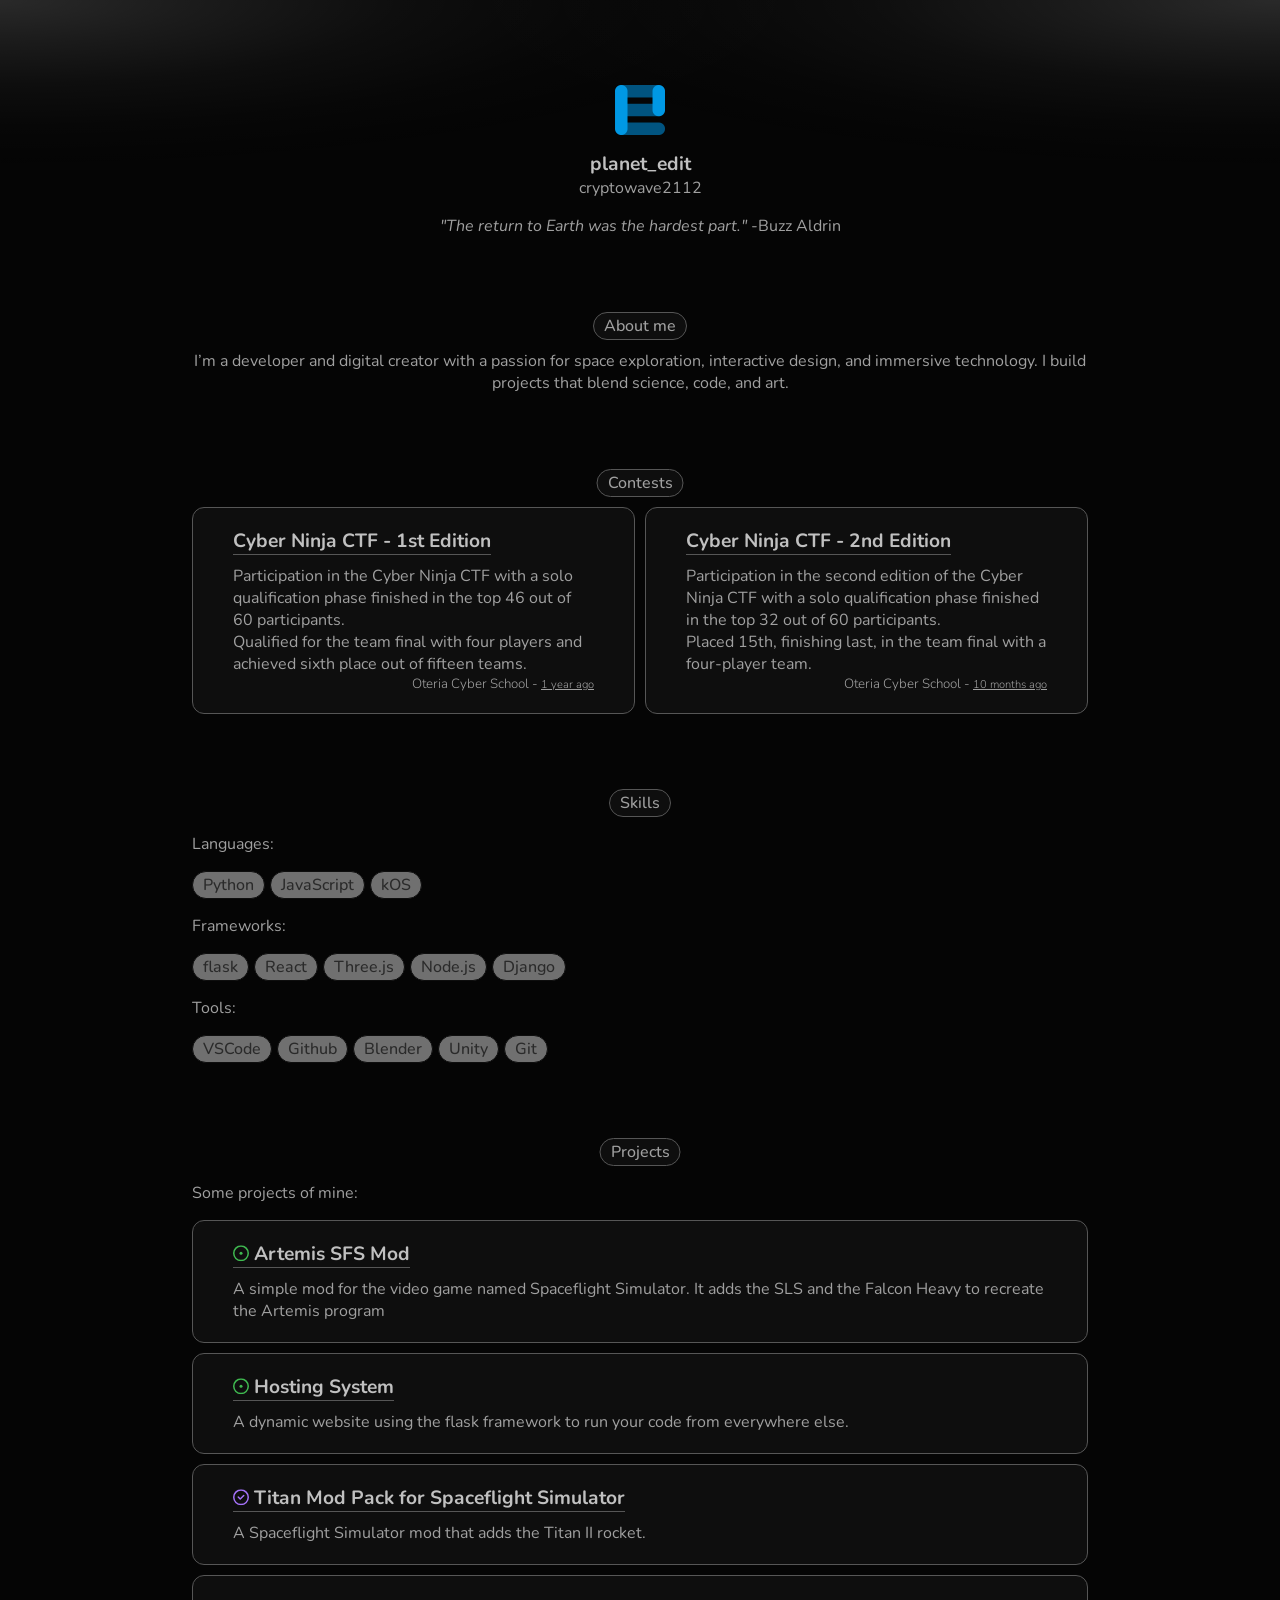
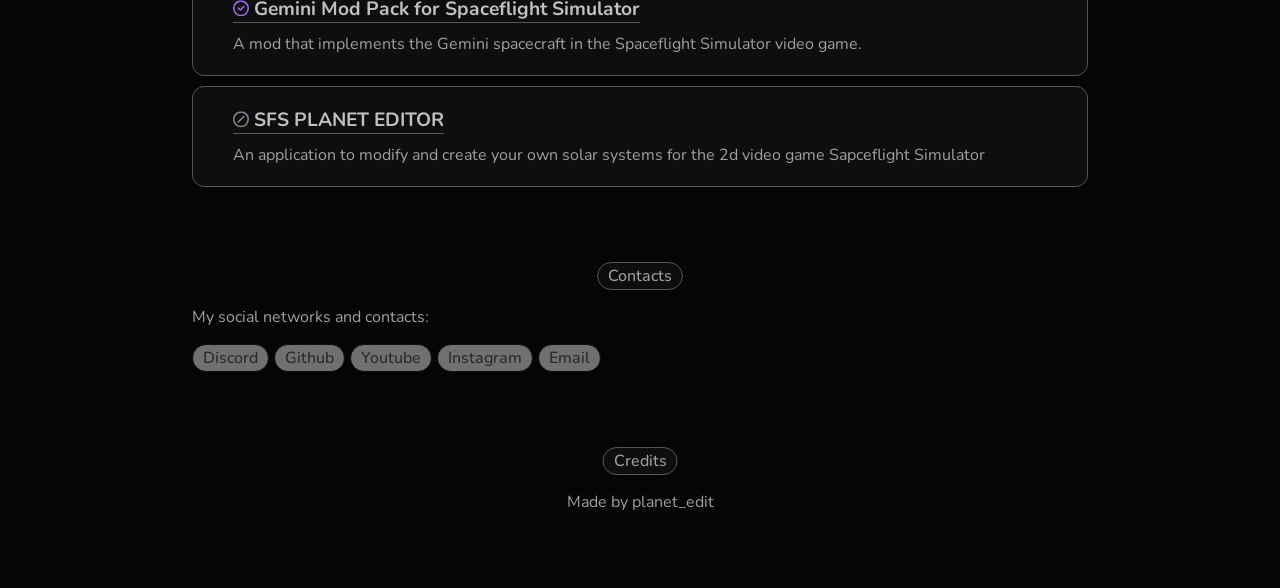
==== commit 0f827d2e: "skills update" ====
--- a/index.html
+++ b/index.html
@@ -413,6 +413,7 @@
         </p>
         <div class="tags-container">
             <div class="button ugreen">VSCode</div>
+            <div class="button ured">Github</div>
             <div class="button ugreen">Blender</div>
             <div class="button uorange">Unity</div>
             <div class="button ured">Git</div>
@@ -682,14 +683,14 @@
             span.style.fontSize = "medium";
 
             span.textContent = ` | `;
-            
+
             target.appendChild(span);
 
-            
+
             const span2 = document.createElement("span");
             span2.className = "time";
             span.style.fontSize = "medium";
-            
+
 
             const timestamp = new Date(repo.updated_at).getTime();
             span2.dataset.time = timestamp;
